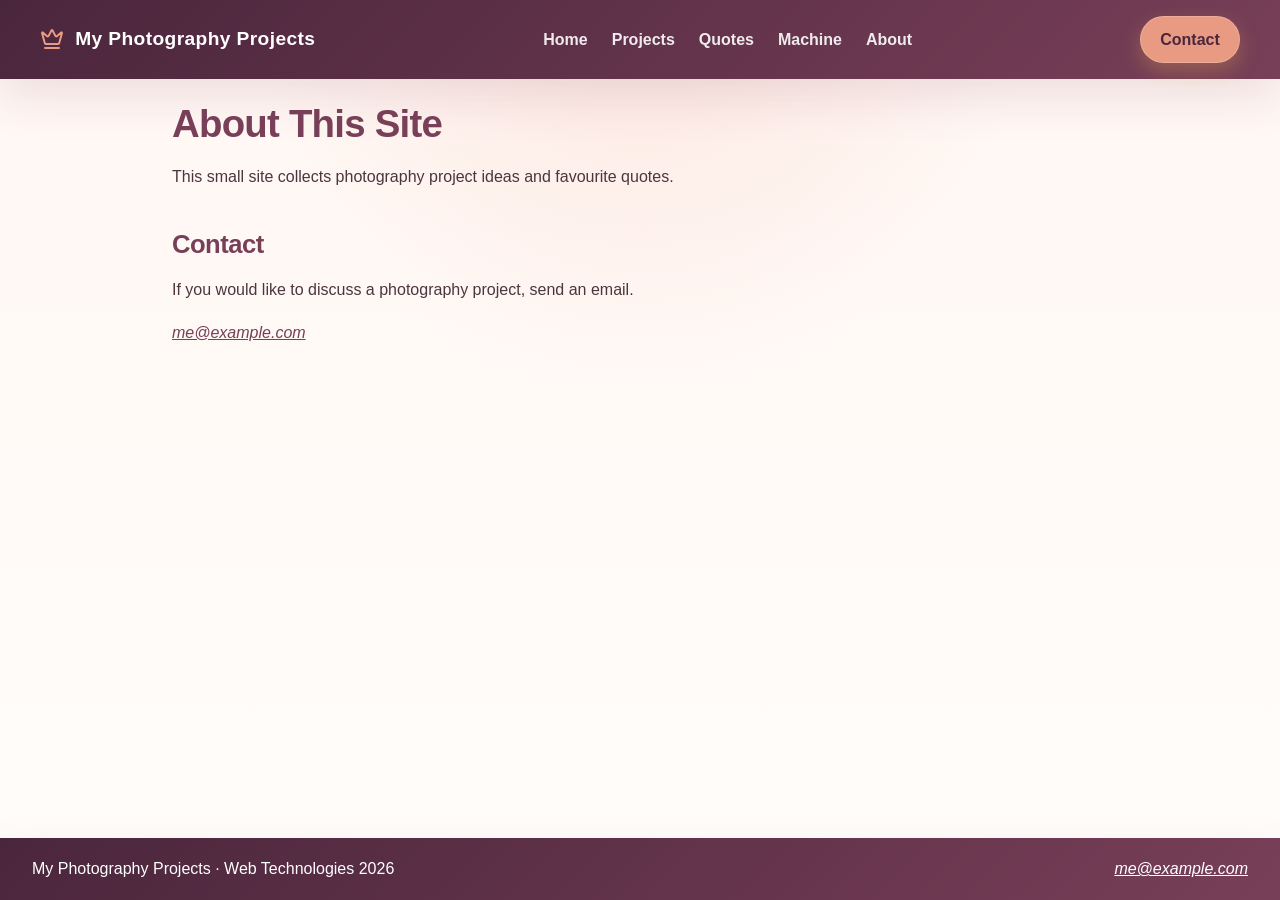
==== about.html @ 59c71210 "Complete photography coursework with machine and project plan" ====
<!DOCTYPE html>
<html lang="en">
<head>
    <meta charset="UTF-8">
    <meta name="viewport" content="width=device-width, initial-scale=1.0">
    <meta name="description" content="About this collection of photography projects and quotes.">
    <title>About My Projects</title>
    <link rel="stylesheet" href="style.css">
    <link rel="icon" href="favicon-32.png" sizes="32x32">
    <link rel="apple-touch-icon" href="apple-touch-icon.png">
</head>
<body>
    <header id="site-header"></header>

    <main>
        <h1>About This Site</h1>
        <p>
            This small site collects photography project ideas and favourite quotes.
        </p>

        <section id="contact">
            <h2>Contact</h2>
            <p>If you would like to discuss a photography project, send an email.</p>
            <address>
                <a href="mailto:me@example.com">me@example.com</a>
            </address>
        </section>
    </main>

    <footer id="site-footer"></footer>

    <script src="nav.js"></script>
</body>
</html>
---- style.css ----
:root {
    --bg: #fff7f3;
    --bg-strong: #fbe8e2;
    --surface: #ffffff;
    --surface-alt: #f4f9ff;
    --primary: #783f58;
    --primary-deep: #4a263c;
    --primary-soft: #f6dce0;
    --accent: #e99a83;
    --accent-soft: #fff0e8;
    --text: #4d3540;
    --muted: #866c76;
    --line: #efd6d1;
    --shadow: 0 18px 45px rgba(120, 63, 88, 0.13);
    --radius: 18px;
}

* {
    box-sizing: border-box;
}

html {
    scroll-behavior: smooth;
}

body {
    display: flex;
    flex-direction: column;
    min-height: 100vh;
    margin: 0;
    font-family: "Segoe UI", "Inter", "Helvetica Neue", Arial, sans-serif;
    line-height: 1.7;
    color: var(--text);
    background:
        radial-gradient(circle at top, rgba(245, 190, 177, 0.28), transparent 35%),
        linear-gradient(180deg, var(--bg) 0%, #fffdfb 100%);
}

a {
    color: var(--primary);
    transition: color 0.2s ease, opacity 0.2s ease;
}

a:hover,
a:focus-visible {
    color: var(--primary-deep);
}

header,
body > footer {
    color: white;
    background: linear-gradient(135deg, var(--primary-deep), var(--primary));
    box-shadow: var(--shadow);
}

header {
    padding: 1rem 2rem;
}

body > footer {
    display: flex;
    gap: 1rem 2rem;
    align-items: center;
    justify-content: space-between;
    padding: 1.1rem 2rem;
}

nav {
    display: flex;
    gap: 1rem;
    align-items: center;
    max-width: 1200px;
    margin: 0 auto;
}

nav a {
    color: white;
    text-decoration: none;
}

nav .logo {
    display: inline-flex;
    gap: 0.7rem;
    align-items: center;
    font-size: 1.2rem;
    font-weight: 800;
    letter-spacing: 0.02em;
    white-space: nowrap;
}

nav .logo svg {
    flex: 0 0 auto;
    color: var(--accent);
}

nav .links {
    display: flex;
    gap: 1.5rem;
    padding: 0;
    margin: 0 auto;
    list-style: none;
}

nav .links a {
    position: relative;
    font-weight: 600;
    opacity: 0.9;
}

nav .links a::after {
    content: "";
    position: absolute;
    left: 0;
    bottom: -0.35rem;
    width: 100%;
    height: 2px;
    background: var(--accent);
    transform: scaleX(0);
    transform-origin: left;
    transition: transform 0.2s ease;
}

nav .links a:hover::after,
nav .links a:focus-visible::after {
    transform: scaleX(1);
}

nav .action {
    padding: 0.55em 1.2em;
    color: var(--primary-deep);
    font-weight: 700;
    text-decoration: none;
    white-space: nowrap;
    background: var(--accent);
    border: 1px solid rgba(255,255,255,0.2);
    border-radius: 999px;
    box-shadow: 0 8px 20px rgba(243, 185, 75, 0.28);
}

nav a:hover,
nav a:focus-visible {
    color: #e9f2ff;
}

main {
    flex: 1;
    width: min(100%, 1000px);
    max-width: 1000px;
    padding: 1.4rem 2rem 4rem;
    margin: 0 auto;
}

.project-idea {
    padding: clamp(2rem, 5vw, 4rem);
    margin-bottom: 3rem;
    color: white;
    background: linear-gradient(135deg, var(--primary-deep), #82475d 68%, #b9676d);
    border-radius: 24px;
    box-shadow: 0 24px 55px rgba(120, 63, 88, 0.2);
}
.project-idea__label { margin: 0 0 1rem; color: var(--accent); font-size: .78rem; font-weight: 800; letter-spacing: .14em; text-transform: uppercase; }
.project-idea h1 { margin-bottom: 1rem; color: white; }
.project-idea__intro { max-width: 52ch; margin: 0; color: #f9e8e7; font-size: 1.2rem; }
.project-idea__link { display: inline-flex; gap: .65rem; align-items: center; margin-top: 1.8rem; padding: .7rem 1rem; color: var(--primary-deep); font-weight: 800; text-decoration: none; background: var(--accent); border-radius: 999px; }
.project-idea__link:hover { color: var(--primary-deep); background: #f5b09b; }
.idea-features { display: grid; grid-template-columns: repeat(3, 1fr); gap: 1rem; margin: 2rem 0 3rem; }
.idea-features article { padding: 1.3rem; background: rgba(255, 255, 255, .72); border: 1px solid var(--line); border-radius: var(--radius); }
.idea-features h3 { margin: 0 0 .5rem; font-size: 1.1rem; }
.idea-features p { margin: 0; color: var(--muted); }

.quote-hero {
    position: relative;
    display: grid;
    grid-template-columns: minmax(0, 1fr) 9rem;
    min-height: 390px;
    padding: clamp(2rem, 5vw, 4rem);
    margin-bottom: 4rem;
    overflow: hidden;
    color: white;
    background: linear-gradient(135deg, var(--primary-deep), #82475d 68%, #b9676d);
    border-radius: 24px;
    box-shadow: 0 24px 55px rgba(11, 45, 92, 0.2);
}

.quote-hero__content { position: relative; z-index: 1; max-width: 700px; }
.quote-hero__label {
    margin: 0 0 1.2rem;
    color: var(--accent);
    font-size: 0.78rem;
    font-weight: 800;
    letter-spacing: 0.14em;
    text-transform: uppercase;
}
.quote-hero h1 { margin: 0 0 1.5rem; color: white; }
.quote-hero__quote { margin: 0; }
.quote-hero__quote p {
    max-width: 25ch;
    margin: 0;
    font-size: clamp(1.8rem, 4vw, 3.3rem);
    font-weight: 700;
    line-height: 1.13;
    letter-spacing: -0.03em;
    text-wrap: balance;
}
.quote-hero__quote footer { margin-top: 1rem; color: #d3e4fa; background: transparent; }
.quote-hero__quote cite { font-style: normal; font-weight: 600; }
.quote-hero__button {
    display: inline-flex;
    gap: 0.8rem;
    align-items: center;
    padding: 0.75rem 1rem;
    margin-top: 2rem;
    color: var(--primary-deep);
    font: inherit;
    font-size: 0.9rem;
    font-weight: 800;
    cursor: pointer;
    background: var(--accent);
    border: 0;
    border-radius: 999px;
    box-shadow: 0 10px 25px rgba(0, 0, 0, 0.16);
    transition: transform 0.2s ease, background 0.2s ease;
}
.quote-hero__button:hover { background: #ffd477; transform: translateY(-2px); }
.quote-hero__button:focus-visible { outline: 3px solid white; outline-offset: 4px; }
.quote-hero__button span { font-size: 1.2rem; line-height: 1; }
.quote-hero__mark {
    align-self: start;
    color: rgba(255, 255, 255, 0.16);
    font-family: Georgia, serif;
    font-size: 15rem;
    font-weight: 700;
    line-height: 0.7;
    transform: translate(0.5rem, 1rem);
}
.quote-hero__mark { font-size: 0; }
.quote-hero__mark::before { content: "\\201C"; font-size: 15rem; }
.quote-hero__quote.is-changing p { animation: quote-in 420ms cubic-bezier(0.16, 1, 0.3, 1); }
@keyframes quote-in { from { opacity: 0; transform: translateY(0.5rem); } to { opacity: 1; transform: translateY(0); } }
.quotes-heading { display: flex; gap: 2rem; align-items: baseline; justify-content: space-between; margin-bottom: 1.5rem; }
.quotes-heading h2 { margin: 0; }
.quotes-heading p { margin: 0; color: var(--muted); }

main > p,
main > ul,
main > dl {
    max-width: 70ch;
}

h1,
h2,
h3 {
    color: var(--primary);
    font-weight: 800;
    line-height: 1.2;
    letter-spacing: -0.02em;
}

h1 {
    margin: 0 0 1rem;
    font-size: clamp(2.2rem, 3vw, 3.3rem);
}

h2 {
    margin: 2.4rem 0 0.85rem;
    font-size: clamp(1.5rem, 2vw, 2.2rem);
}

img {
    display: block;
    width: 100%;
    max-width: 100%;
    height: auto;
    margin-top: 1.5rem;
    border: 1px solid var(--line);
    border-radius: var(--radius);
    box-shadow: var(--shadow);
}

.image-credit {
    margin: 0.6rem 0 0;
    color: var(--muted);
    font-size: 0.85rem;
}

.quote {
    max-width: 640px;
    padding: 1.5rem 1.6rem;
    margin: 0 0 1rem;
    color: #4d3540;
    background: #ffffff;
    border: 1px solid #f1d9d2;
    border-left: 5px solid var(--accent);
    border-radius: 18px;
    box-shadow: 0 12px 28px rgba(14, 44, 79, 0.08);
}

.quote blockquote {
    margin: 0;
}

.quote blockquote p {
    margin: 0;
    color: #4d3540;
    font-size: clamp(1.6rem, 2.5vw, 2.35rem);
    line-height: 1.35;
    font-weight: 700;
    letter-spacing: -0.03em;
    text-wrap: balance;
}

.quote footer,
.quote footer cite {
    padding: 0;
    margin-top: 0.8rem;
    color: #866c76;
    font-size: 0.9rem;
    font-style: normal;
    font-weight: 600;
    background: transparent;
}

footer p,
footer address {
    margin: 0;
}

body > footer a {
    color: white;
}

.project-details {
    padding: 1rem 1.2rem;
    background: rgba(255, 255, 255, 0.7);
    border: 1px solid var(--line);
    border-radius: var(--radius);
}

.project-details dt {
    margin-top: 1rem;
    font-weight: 800;
    color: var(--primary);
}

.project-details dt:first-child {
    margin-top: 0;
}

.project-details dd {
    margin: 0.35rem 0 0;
    color: var(--muted);
}

a:focus-visible {
    outline: 3px solid var(--accent);
    outline-offset: 3px;
}

::selection {
    color: white;
    background: var(--primary);
}

@media (max-width: 600px) {
    header,
    body > footer {
        padding: 1rem 1.1rem;
    }

    nav {
        flex-direction: column;
        align-items: flex-start;
    }

    nav .links {
        flex-wrap: wrap;
        gap: 0.9rem 1.2rem;
        margin: 0;
    }

    body > footer {
        flex-direction: column;
        align-items: flex-start;
    }

    main {
        padding: 2rem 1.25rem 3rem;
    }

    .idea-features { grid-template-columns: 1fr; }

    .quote-hero { grid-template-columns: 1fr; min-height: 0; padding: 2rem 1.4rem 2.2rem; margin-bottom: 3rem; }
    .quote-hero__mark { position: absolute; right: 1rem; top: 1.3rem; }
    .quote-hero__mark::before { font-size: 9rem; }
    .quote-hero__content { max-width: none; }
    .quotes-heading { display: block; }
    .quotes-heading p { margin-top: 0.5rem; }

    .quote {
        font-size: 1rem;
    }
}
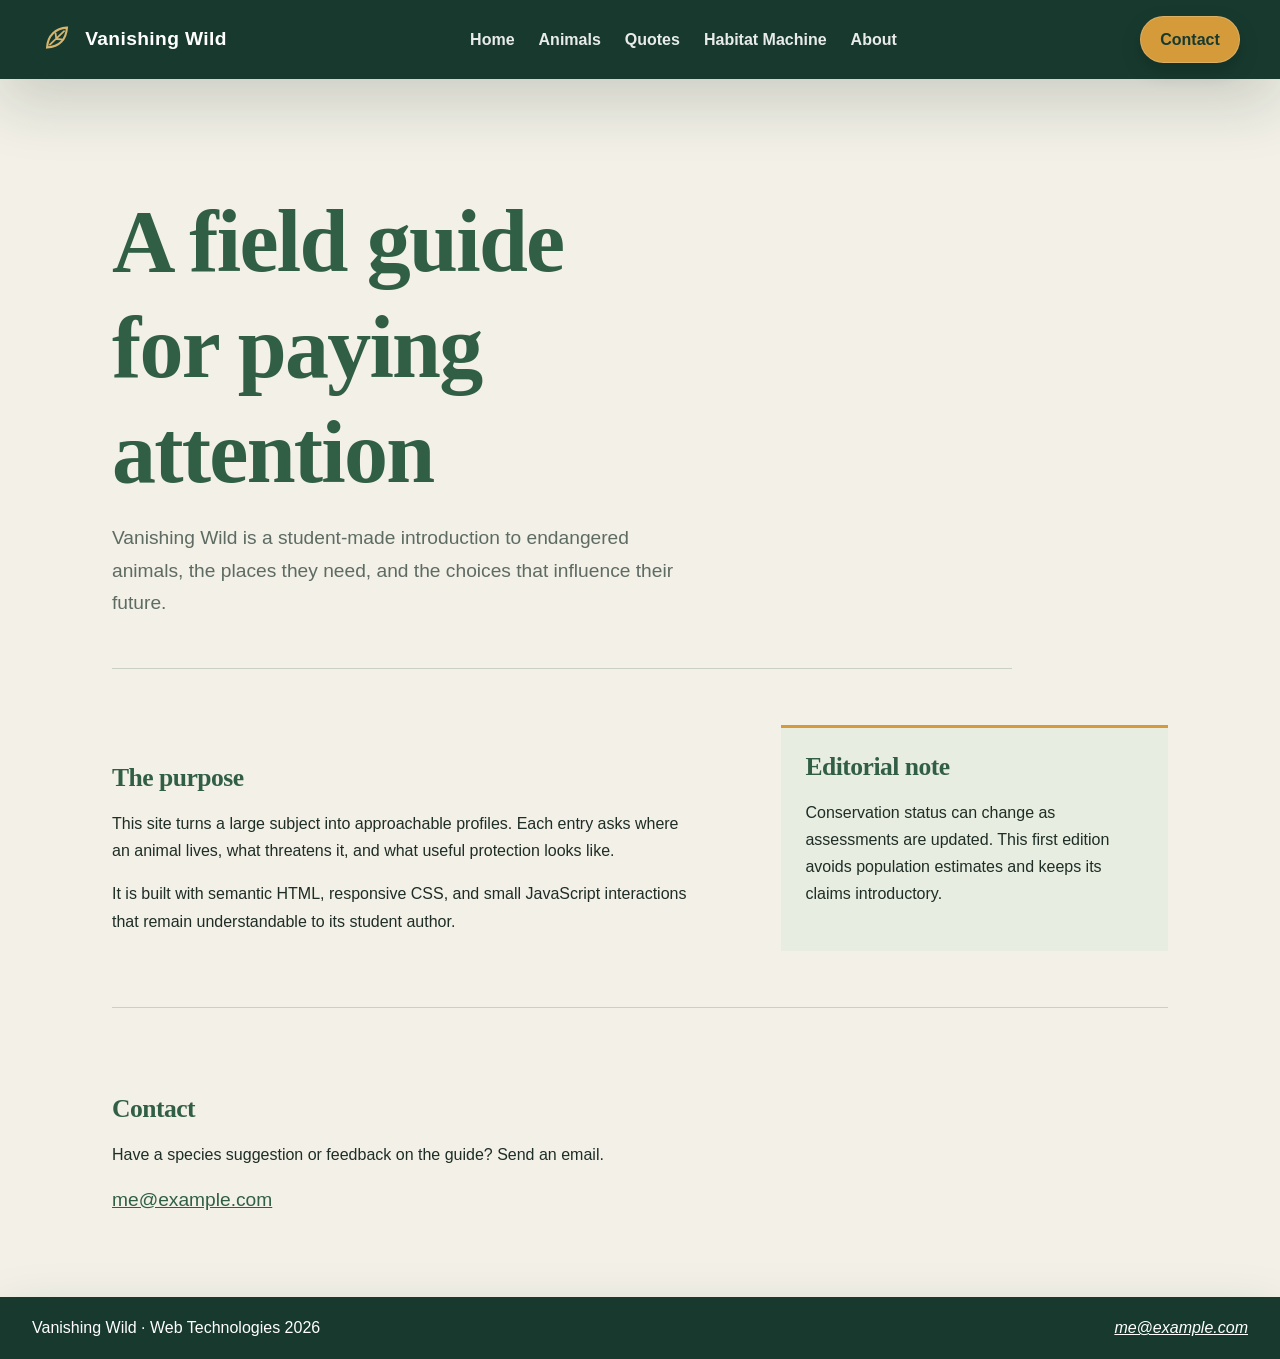
==== commit fd4314df: "Redesign the site as an endangered wildlife guide" ====
--- a/about.html
+++ b/about.html
@@ -3,8 +3,8 @@
 <head>
     <meta charset="UTF-8">
     <meta name="viewport" content="width=device-width, initial-scale=1.0">
-    <meta name="description" content="About this collection of photography projects and quotes.">
-    <title>About My Projects</title>
+    <meta name="description" content="About Vanishing Wild, a student-made introduction to endangered animals and conservation.">
+    <title>About · Vanishing Wild</title>
     <link rel="stylesheet" href="style.css">
     <link rel="icon" href="favicon-32.png" sizes="32x32">
     <link rel="apple-touch-icon" href="apple-touch-icon.png">
@@ -12,18 +12,19 @@
 <body>
     <header id="site-header"></header>
 
-    <main>
-        <h1>About This Site</h1>
-        <p>
-            This small site collects photography project ideas and favourite quotes.
-        </p>
-
-        <section id="contact">
+    <main class="about-page">
+        <section class="page-intro" aria-labelledby="about-title">
+            <h1 id="about-title">A field guide for paying attention</h1>
+            <p>Vanishing Wild is a student-made introduction to endangered animals, the places they need, and the choices that influence their future.</p>
+        </section>
+        <section class="about-grid" aria-labelledby="mission-title">
+            <div><h2 id="mission-title">The purpose</h2><p>This site turns a large subject into approachable profiles. Each entry asks where an animal lives, what threatens it, and what useful protection looks like.</p><p>It is built with semantic HTML, responsive CSS, and small JavaScript interactions that remain understandable to its student author.</p></div>
+            <aside class="editorial-note"><h2>Editorial note</h2><p>Conservation status can change as assessments are updated. This first edition avoids population estimates and keeps its claims introductory.</p></aside>
+        </section>
+        <section id="contact" class="contact-section">
             <h2>Contact</h2>
-            <p>If you would like to discuss a photography project, send an email.</p>
-            <address>
-                <a href="mailto:me@example.com">me@example.com</a>
-            </address>
+            <p>Have a species suggestion or feedback on the guide? Send an email.</p>
+            <address><a href="mailto:me@example.com">me@example.com</a></address>
         </section>
     </main>
 
--- a/style.css
+++ b/style.css
@@ -1,18 +1,19 @@
 :root {
-    --bg: #fff7f3;
-    --bg-strong: #fbe8e2;
-    --surface: #ffffff;
-    --surface-alt: #f4f9ff;
-    --primary: #783f58;
-    --primary-deep: #4a263c;
-    --primary-soft: #f6dce0;
-    --accent: #e99a83;
-    --accent-soft: #fff0e8;
-    --text: #4d3540;
-    --muted: #866c76;
-    --line: #efd6d1;
-    --shadow: 0 18px 45px rgba(120, 63, 88, 0.13);
-    --radius: 18px;
+    --bg: #f2f0e7;
+    --bg-strong: #e2e4d8;
+    --surface: #fbfaf5;
+    --surface-alt: #e8ede1;
+    --primary: #315f45;
+    --primary-deep: #183a2e;
+    --primary-soft: #bdd0b9;
+    --accent: #d59a3a;
+    --accent-soft: #f3e2bc;
+    --danger: #a84f34;
+    --text: #1e2d25;
+    --muted: #5d6b62;
+    --line: #cbd0c4;
+    --shadow: 0 24px 60px rgba(25, 49, 38, 0.18);
+    --radius: 14px;
 }
 
 * {
@@ -28,12 +29,11 @@
     flex-direction: column;
     min-height: 100vh;
     margin: 0;
-    font-family: "Segoe UI", "Inter", "Helvetica Neue", Arial, sans-serif;
+    font-family: "Segoe UI", "Helvetica Neue", Arial, sans-serif;
     line-height: 1.7;
     color: var(--text);
-    background:
-        radial-gradient(circle at top, rgba(245, 190, 177, 0.28), transparent 35%),
-        linear-gradient(180deg, var(--bg) 0%, #fffdfb 100%);
+    background: var(--bg);
+    overflow-x: hidden;
 }
 
 a {
@@ -49,7 +49,7 @@
 header,
 body > footer {
     color: white;
-    background: linear-gradient(135deg, var(--primary-deep), var(--primary));
+    background: var(--primary-deep);
     box-shadow: var(--shadow);
 }
 
@@ -90,7 +90,7 @@
 
 nav .logo svg {
     flex: 0 0 auto;
-    color: var(--accent);
+    color: #d7b56f;
 }
 
 nav .links {
@@ -134,39 +134,266 @@
     background: var(--accent);
     border: 1px solid rgba(255,255,255,0.2);
     border-radius: 999px;
-    box-shadow: 0 8px 20px rgba(243, 185, 75, 0.28);
+    box-shadow: 0 8px 20px rgba(0, 0, 0, 0.18);
 }
 
 nav a:hover,
 nav a:focus-visible {
-    color: #e9f2ff;
+    color: #fff7e8;
 }
 
 main {
     flex: 1;
-    width: min(100%, 1000px);
-    max-width: 1000px;
+    width: 100%;
+    min-width: 0;
+    max-width: 1120px;
     padding: 1.4rem 2rem 4rem;
     margin: 0 auto;
 }
 
-.project-idea {
-    padding: clamp(2rem, 5vw, 4rem);
-    margin-bottom: 3rem;
+.home-page {
+    padding-top: 2rem;
+}
+
+.wild-hero {
+    position: relative;
+    min-height: clamp(520px, 72vh, 700px);
+    overflow: hidden;
     color: white;
-    background: linear-gradient(135deg, var(--primary-deep), #82475d 68%, #b9676d);
-    border-radius: 24px;
-    box-shadow: 0 24px 55px rgba(120, 63, 88, 0.2);
-}
-.project-idea__label { margin: 0 0 1rem; color: var(--accent); font-size: .78rem; font-weight: 800; letter-spacing: .14em; text-transform: uppercase; }
-.project-idea h1 { margin-bottom: 1rem; color: white; }
-.project-idea__intro { max-width: 52ch; margin: 0; color: #f9e8e7; font-size: 1.2rem; }
-.project-idea__link { display: inline-flex; gap: .65rem; align-items: center; margin-top: 1.8rem; padding: .7rem 1rem; color: var(--primary-deep); font-weight: 800; text-decoration: none; background: var(--accent); border-radius: 999px; }
-.project-idea__link:hover { color: var(--primary-deep); background: #f5b09b; }
-.idea-features { display: grid; grid-template-columns: repeat(3, 1fr); gap: 1rem; margin: 2rem 0 3rem; }
-.idea-features article { padding: 1.3rem; background: rgba(255, 255, 255, .72); border: 1px solid var(--line); border-radius: var(--radius); }
-.idea-features h3 { margin: 0 0 .5rem; font-size: 1.1rem; }
-.idea-features p { margin: 0; color: var(--muted); }
+    background: var(--primary-deep);
+    border-radius: 0 0 28px 28px;
+    box-shadow: var(--shadow);
+    width: 100%;
+    max-width: 100%;
+}
+
+.wild-hero::after {
+    content: "";
+    position: absolute;
+    inset: 0;
+    background: linear-gradient(90deg, rgba(12, 32, 24, .92) 0%, rgba(18, 42, 30, .58) 45%, rgba(18, 42, 30, .08) 76%);
+}
+
+.wild-hero img {
+    position: absolute;
+    inset: 0;
+    width: 100%;
+    height: 100%;
+    margin: 0;
+    object-fit: cover;
+    border: 0;
+    border-radius: 0;
+    box-shadow: none;
+}
+
+.wild-hero__content {
+    position: relative;
+    z-index: 1;
+    display: flex;
+    flex-direction: column;
+    justify-content: center;
+    min-height: inherit;
+    max-width: 640px;
+    width: 100%;
+    padding: clamp(2rem, 7vw, 5rem);
+}
+
+.eyebrow {
+    margin: 0 0 1rem;
+    color: #8ce1dc;
+    font-size: .78rem;
+    font-weight: 800;
+    letter-spacing: .16em;
+    text-transform: uppercase;
+}
+
+.wild-hero h1 {
+    max-width: 8ch;
+    margin: 0 0 1.2rem;
+    color: white;
+    font-family: Georgia, "Times New Roman", serif;
+    font-size: clamp(3.2rem, 8vw, 5.8rem);
+    line-height: .95;
+    letter-spacing: -.035em;
+}
+
+.wild-hero__content > p {
+    max-width: 46ch;
+    margin: 0;
+    color: #f2efe4;
+    font-size: clamp(1.05rem, 2vw, 1.35rem);
+    overflow-wrap: anywhere;
+}
+
+.primary-link {
+    align-self: flex-start;
+    margin-top: 2rem;
+    padding: .75rem 1.1rem;
+    color: var(--primary-deep);
+    font-weight: 800;
+    text-decoration: none;
+    background: var(--accent);
+    border-radius: 8px;
+}
+
+.intro-grid {
+    display: grid;
+    grid-template-columns: 1.1fr .9fr;
+    gap: clamp(2rem, 7vw, 6rem);
+    align-items: start;
+    padding: clamp(3.5rem, 8vw, 7rem) 0;
+}
+
+.intro-grid h2 {
+    margin-top: 0;
+}
+
+.field-notes {
+    margin: 0;
+    border-top: 1px solid var(--line);
+}
+
+.field-notes div {
+    display: grid;
+    grid-template-columns: 7rem 1fr;
+    gap: 1rem;
+    align-items: baseline;
+    padding: 1.15rem 0;
+    border-bottom: 1px solid var(--line);
+}
+
+.field-notes dt {
+    color: var(--primary);
+    font-family: Georgia, "Times New Roman", serif;
+    font-size: 1.5rem;
+    font-weight: 850;
+}
+
+.field-notes dd {
+    margin: 0;
+    color: var(--muted);
+}
+
+.pathways {
+    padding: 0 0 3rem;
+}
+
+.pathways__grid {
+    display: grid;
+    grid-template-columns: repeat(3, 1fr);
+    border-top: 1px solid var(--line);
+}
+
+.pathways__grid a {
+    display: flex;
+    flex-direction: column;
+    gap: .5rem;
+    min-height: 180px;
+    padding: 1.5rem;
+    text-decoration: none;
+    border-bottom: 1px solid var(--line);
+    border-right: 1px solid var(--line);
+}
+
+.pathways__grid a:last-child {
+    border-right: 0;
+}
+
+.pathways__grid strong {
+    font-size: 1.15rem;
+}
+
+.pathways__grid span {
+    color: var(--muted);
+}
+
+.pathways__grid a::after {
+    content: "→";
+    margin-top: auto;
+    color: var(--accent);
+    font-size: 1.5rem;
+}
+
+.lead {
+    max-width: 62ch;
+    color: var(--muted);
+    font-size: 1.2rem;
+}
+
+.about-mission {
+    max-width: 70ch;
+}
+
+.page-intro {
+    max-width: 900px;
+    padding: clamp(2.5rem, 7vw, 5.5rem) 0 3rem;
+    border-bottom: 1px solid var(--line);
+}
+
+.page-intro h1 {
+    max-width: 12ch;
+    margin-bottom: 1rem;
+    font-size: clamp(3rem, 7vw, 5.5rem);
+}
+
+.page-intro p {
+    max-width: 54ch;
+    margin: 0;
+    color: var(--muted);
+    font-size: 1.2rem;
+}
+
+.section-heading {
+    display: flex;
+    gap: 2rem;
+    align-items: end;
+    justify-content: space-between;
+    margin: 3.5rem 0 1.5rem;
+}
+
+.section-heading h2,
+.section-heading p { margin: 0; }
+.section-heading p { color: var(--muted); }
+
+.filters { display: flex; flex-wrap: wrap; gap: .55rem; }
+.filter {
+    padding: .55rem .9rem;
+    color: var(--primary-deep);
+    font: inherit;
+    font-weight: 700;
+    cursor: pointer;
+    background: transparent;
+    border: 1px solid var(--primary-soft);
+    border-radius: 999px;
+}
+.filter:hover,
+.filter.is-active { color: white; background: var(--primary); border-color: var(--primary); }
+.filter:focus-visible { outline: 3px solid var(--accent); outline-offset: 3px; }
+
+.animal-list { border-top: 1px solid var(--line); }
+.animal-profile {
+    display: grid;
+    grid-template-columns: 10rem 1fr 1.2fr;
+    gap: 1.4rem;
+    align-items: start;
+    padding: 1.6rem 0;
+    border-bottom: 1px solid var(--line);
+}
+.animal-profile .status { grid-column: 1; }
+.animal-profile h3 { grid-column: 2; }
+.animal-profile__range { grid-column: 3; }
+.animal-profile > p:nth-of-type(3) { grid-column: 2; }
+.animal-profile > p:nth-of-type(4) { grid-column: 3; }
+.animal-profile[hidden] { display: none; }
+.animal-profile h3 { margin: 0; color: var(--text); font-size: 1.35rem; }
+.animal-profile p { margin: 0; color: var(--muted); }
+.animal-profile__range { font-style: italic; }
+.status { align-self: start; width: fit-content; padding: .28rem .55rem; color: white !important; font-size: .75rem; font-weight: 800; line-height: 1.25; text-transform: uppercase; border-radius: 4px; }
+.status--critical { background: var(--danger); }
+.status--endangered { background: #b67627; }
+.status--vulnerable { background: #677446; }
+.filter-status { margin: .9rem 0 0; color: var(--muted); font-size: .9rem; }
+.coursework-plan { max-width: 780px; padding: 4rem 0 1rem; }
 
 .quote-hero {
     position: relative;
@@ -177,7 +404,7 @@
     margin-bottom: 4rem;
     overflow: hidden;
     color: white;
-    background: linear-gradient(135deg, var(--primary-deep), #82475d 68%, #b9676d);
+    background: var(--primary-deep);
     border-radius: 24px;
     box-shadow: 0 24px 55px rgba(11, 45, 92, 0.2);
 }
@@ -202,7 +429,7 @@
     letter-spacing: -0.03em;
     text-wrap: balance;
 }
-.quote-hero__quote footer { margin-top: 1rem; color: #d3e4fa; background: transparent; }
+.quote-hero__quote footer { margin-top: 1rem; color: #e3eadf; background: transparent; }
 .quote-hero__quote cite { font-style: normal; font-weight: 600; }
 .quote-hero__button {
     display: inline-flex;
@@ -217,11 +444,11 @@
     cursor: pointer;
     background: var(--accent);
     border: 0;
-    border-radius: 999px;
+    border-radius: 8px;
     box-shadow: 0 10px 25px rgba(0, 0, 0, 0.16);
     transition: transform 0.2s ease, background 0.2s ease;
 }
-.quote-hero__button:hover { background: #ffd477; transform: translateY(-2px); }
+.quote-hero__button:hover { background: #edb65b; transform: translateY(-2px); }
 .quote-hero__button:focus-visible { outline: 3px solid white; outline-offset: 4px; }
 .quote-hero__button span { font-size: 1.2rem; line-height: 1; }
 .quote-hero__mark {
@@ -256,6 +483,11 @@
     letter-spacing: -0.02em;
 }
 
+h1,
+h2 {
+    font-family: Georgia, "Times New Roman", serif;
+}
+
 h1 {
     margin: 0 0 1rem;
     font-size: clamp(2.2rem, 3vw, 3.3rem);
@@ -287,11 +519,10 @@
     max-width: 640px;
     padding: 1.5rem 1.6rem;
     margin: 0 0 1rem;
-    color: #4d3540;
+    color: var(--text);
     background: #ffffff;
-    border: 1px solid #f1d9d2;
-    border-left: 5px solid var(--accent);
-    border-radius: 18px;
+    border: 1px solid var(--line);
+    border-radius: var(--radius);
     box-shadow: 0 12px 28px rgba(14, 44, 79, 0.08);
 }
 
@@ -301,7 +532,7 @@
 
 .quote blockquote p {
     margin: 0;
-    color: #4d3540;
+    color: var(--text);
     font-size: clamp(1.6rem, 2.5vw, 2.35rem);
     line-height: 1.35;
     font-weight: 700;
@@ -313,7 +544,7 @@
 .quote footer cite {
     padding: 0;
     margin-top: 0.8rem;
-    color: #866c76;
+    color: var(--muted);
     font-size: 0.9rem;
     font-style: normal;
     font-weight: 600;
@@ -351,6 +582,23 @@
     color: var(--muted);
 }
 
+.about-grid {
+    display: grid;
+    grid-template-columns: 1.2fr .8fr;
+    gap: clamp(2rem, 7vw, 6rem);
+    padding: 3.5rem 0;
+}
+
+.editorial-note {
+    padding: 1.5rem;
+    background: var(--surface-alt);
+    border-top: 3px solid var(--accent);
+}
+
+.editorial-note h2 { margin-top: 0; }
+.contact-section { padding: 3rem 0 1rem; border-top: 1px solid var(--line); }
+.contact-section address { font-style: normal; font-size: 1.2rem; }
+
 a:focus-visible {
     outline: 3px solid var(--accent);
     outline-offset: 3px;
@@ -361,7 +609,7 @@
     background: var(--primary);
 }
 
-@media (max-width: 600px) {
+@media (max-width: 820px) {
     header,
     body > footer {
         padding: 1rem 1.1rem;
@@ -373,8 +621,10 @@
     }
 
     nav .links {
-        flex-wrap: wrap;
-        gap: 0.9rem 1.2rem;
+        display: grid;
+        grid-template-columns: repeat(2, minmax(0, 1fr));
+        gap: 0.75rem 1rem;
+        width: 100%;
         margin: 0;
     }
 
@@ -387,7 +637,53 @@
         padding: 2rem 1.25rem 3rem;
     }
 
-    .idea-features { grid-template-columns: 1fr; }
+    .home-page {
+        padding-top: 1.25rem;
+    }
+
+    .wild-hero {
+        min-height: 570px;
+        border-radius: 0 0 24px 24px;
+    }
+
+    .wild-hero::after {
+        background: linear-gradient(0deg, rgba(12, 32, 24, .96) 0%, rgba(12, 32, 24, .22) 76%);
+    }
+
+    .wild-hero img {
+        object-position: 67% center;
+    }
+
+    .wild-hero__content {
+        justify-content: flex-end;
+        width: 100%;
+        min-width: 0;
+        padding: 2rem 1.4rem 2.5rem;
+    }
+
+    .wild-hero__content > p {
+        max-width: 100%;
+        font-size: 1rem;
+    }
+
+    .intro-grid,
+    .pathways__grid {
+        grid-template-columns: 1fr;
+    }
+
+    .pathways__grid a {
+        min-height: 145px;
+        border-right: 0;
+    }
+
+    .section-heading { align-items: flex-start; flex-direction: column; }
+    .animal-profile { grid-template-columns: minmax(0, 1fr); gap: .55rem; padding: 1.5rem 0; }
+    .animal-profile .status,
+    .animal-profile h3,
+    .animal-profile__range,
+    .animal-profile > p:nth-of-type(3),
+    .animal-profile > p:nth-of-type(4) { grid-column: 1; }
+    .about-grid { grid-template-columns: 1fr; }
 
     .quote-hero { grid-template-columns: 1fr; min-height: 0; padding: 2rem 1.4rem 2.2rem; margin-bottom: 3rem; }
     .quote-hero__mark { position: absolute; right: 1rem; top: 1.3rem; }
